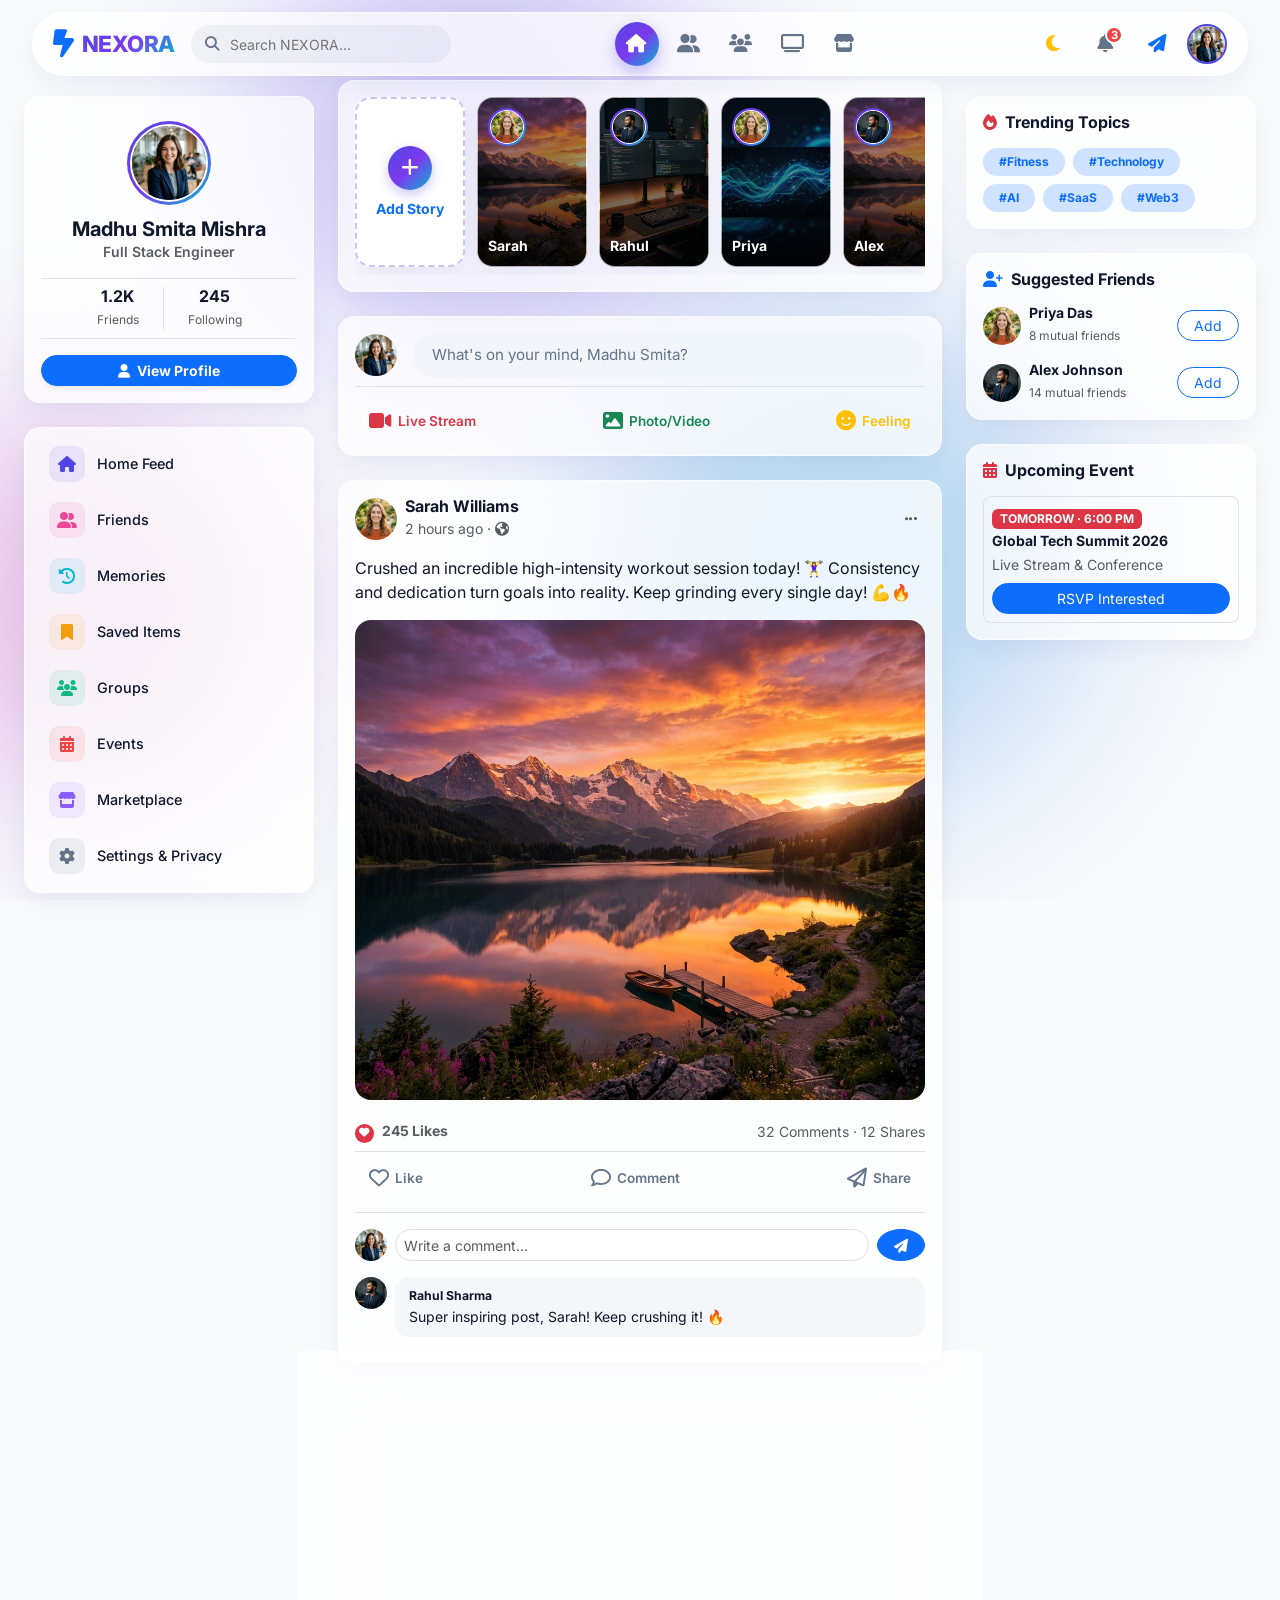
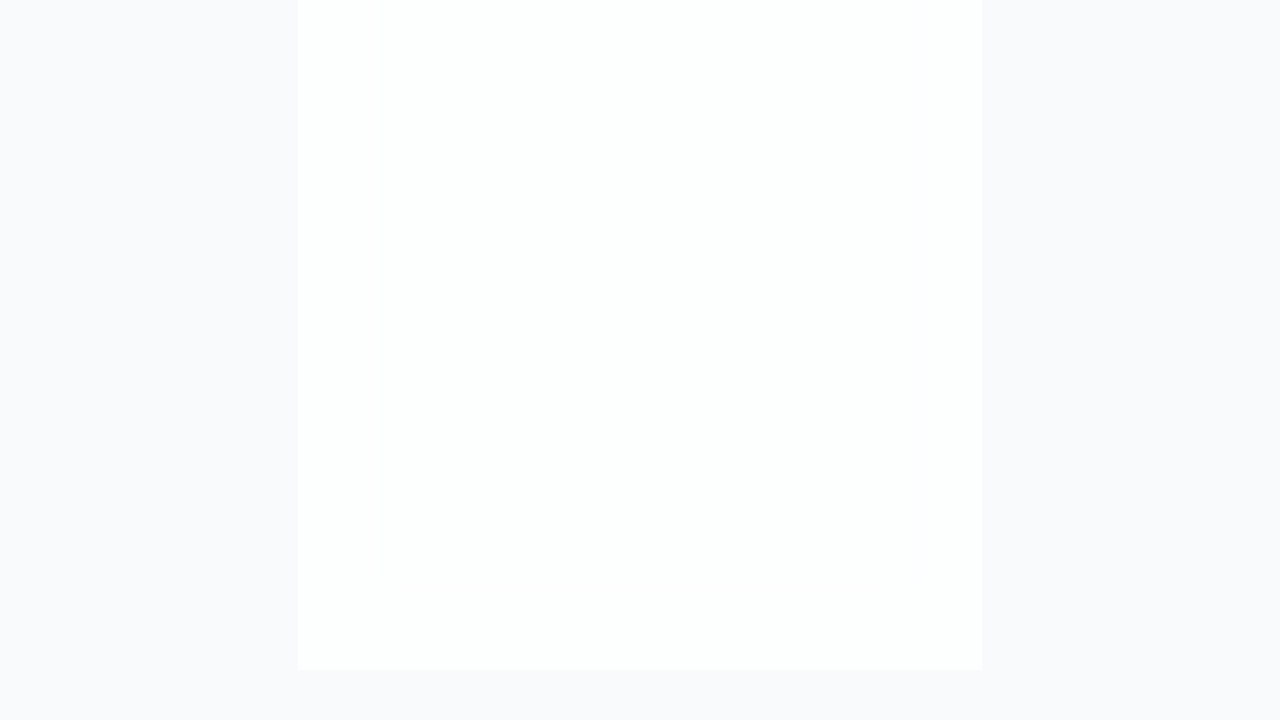
==== nexora/index.html @ 3205c886 "Add NEXORA modern social media platform" ====
<!DOCTYPE html>
<html lang="en" data-theme="light">
<head>
    <meta charset="UTF-8">
    <meta name="viewport" content="width=device-width, initial-scale=1.0">
    <meta name="description" content="NEXORA — Next-Generation Modern SaaS Social Media Platform built with HTML5, CSS3, JavaScript, and Bootstrap 5.">
    <title>NEXORA — Next-Gen Social Media Platform</title>

    <!-- Google Fonts: Inter -->
    <link rel="preconnect" href="https://fonts.googleapis.com">
    <link rel="preconnect" href="https://fonts.gstatic.com" crossorigin>
    <link href="https://fonts.googleapis.com/css2?family=Inter:wght@300;400;500;600;700;800;900&display=swap" rel="stylesheet">

    <!-- Bootstrap 5 CSS -->
    <link href="https://cdn.jsdelivr.net/npm/bootstrap@5.3.2/dist/css/bootstrap.min.css" rel="stylesheet">

    <!-- Font Awesome 6 Pro / Free Icons -->
    <link rel="stylesheet" href="https://cdnjs.cloudflare.com/ajax/libs/font-awesome/6.4.2/css/all.min.css">

    <!-- Custom Stylesheet -->
    <link rel="stylesheet" href="css/style.css">
</head>
<body>

    <!-- ==========================================================================
         Floating Background Gradient Blobs
         ========================================================================== -->
    <div class="bg-blob-container">
        <div class="bg-blob bg-blob-1"></div>
        <div class="bg-blob bg-blob-2"></div>
        <div class="bg-blob bg-blob-3"></div>
    </div>

    <!-- ==========================================================================
         1. Floating Glass Navbar
         ========================================================================== -->
    <nav class="navbar-nexora d-flex align-items-center justify-content-between" id="mainNavbar">
        
        <!-- Left Brand & Search -->
        <div class="d-flex align-items-center gap-3">
            <button class="btn border-0 text-secondary d-lg-none p-1 fs-5" type="button" data-bs-toggle="offcanvas" data-bs-target="#offcanvasSidebar">
                <i class="fa-solid fa-bars-staggered"></i>
            </button>
            <a href="#" class="brand-logo">
                <i class="fa-solid fa-bolt-lightning text-primary fs-3"></i>
                <span class="gradient-text">NEXORA</span>
            </a>
            <div class="search-nexora d-none d-md-block">
                <i class="fa-solid fa-magnifying-glass"></i>
                <input type="text" id="searchInput" placeholder="Search NEXORA..." autocomplete="off">
            </div>
        </div>

        <!-- Center Nav Tabs (Desktop) -->
        <div class="d-none d-md-flex align-items-center gap-2">
            <button class="nav-tab-nexora active" id="tabHome" data-bs-toggle="tooltip" title="Home Feed">
                <i class="fa-solid fa-house"></i>
            </button>
            <button class="nav-tab-nexora" id="tabFriends" data-bs-toggle="modal" data-bs-target="#allRequestsModal" title="Friends">
                <i class="fa-solid fa-user-group"></i>
            </button>
            <button class="nav-tab-nexora" id="tabGroups" data-bs-toggle="modal" data-bs-target="#groupsModal" title="Groups">
                <i class="fa-solid fa-users"></i>
            </button>
            <button class="nav-tab-nexora" id="tabVideos" data-bs-toggle="modal" data-bs-target="#videosModal" title="Watch Videos">
                <i class="fa-solid fa-tv"></i>
            </button>
            <button class="nav-tab-nexora" id="tabMarketplace" data-bs-toggle="modal" data-bs-target="#marketplaceModal" title="Marketplace">
                <i class="fa-solid fa-store"></i>
            </button>
        </div>

        <!-- Right Controls & User Profile -->
        <div class="d-flex align-items-center gap-2">
            <!-- Theme Switcher -->
            <button class="nav-tab-nexora" id="themeToggleBtn" data-bs-toggle="tooltip" title="Toggle Theme">
                <i class="fa-solid fa-moon text-warning" id="themeIcon"></i>
            </button>

            <!-- Notifications Dropdown -->
            <div class="dropdown">
                <button class="nav-tab-nexora" id="notifDropdown" data-bs-toggle="dropdown" aria-expanded="false" title="Notifications">
                    <i class="fa-solid fa-bell"></i>
                    <span class="badge-counter-nexora" id="notifCountBadge">3</span>
                </button>
                <div class="dropdown-menu dropdown-menu-end shadow-lg p-2 rounded-4 border-0 glass-card" style="width: 320px;">
                    <div class="d-flex justify-content-between align-items-center px-2 py-1 mb-2">
                        <h6 class="fw-bold mb-0">Notifications</h6>
                        <button class="btn btn-link btn-sm p-0 text-decoration-none" id="markAllReadBtn">Mark read</button>
                    </div>
                    <div class="list-group list-group-flush" id="notifList">
                        <a href="#" class="dropdown-item d-flex align-items-center gap-3 py-2 rounded-3 unread">
                            <span class="badge bg-danger rounded-circle p-2"><i class="fa-solid fa-heart"></i></span>
                            <div>
                                <p class="mb-0 small"><strong>Sarah Williams</strong> liked your post.</p>
                                <small class="text-muted">5 min ago</small>
                            </div>
                        </a>
                        <a href="#" class="dropdown-item d-flex align-items-center gap-3 py-2 rounded-3 unread">
                            <span class="badge bg-primary rounded-circle p-2"><i class="fa-solid fa-comment"></i></span>
                            <div>
                                <p class="mb-0 small"><strong>Rahul Sharma</strong> commented on your photo.</p>
                                <small class="text-muted">1 hr ago</small>
                            </div>
                        </a>
                    </div>
                </div>
            </div>

            <!-- Floating Messenger Toggle -->
            <button class="nav-tab-nexora" id="toggleMessengerBtn" title="Messenger">
                <i class="fa-solid fa-paper-plane text-primary"></i>
            </button>

            <!-- User Avatar & Profile Modal -->
            <img src="images/avatars/user.jpg" alt="Madhu Smita" class="user-avatar-btn" id="openProfileBtn" data-bs-toggle="modal" data-bs-target="#profileModal">
        </div>

    </nav>

    <!-- ==========================================================================
         2. Main 3-Column Responsive Grid Layout
         ========================================================================== -->
    <div class="container-fluid px-lg-4">
        <div class="row g-4">

            <!-- ------------------------------------------------------------------
                 LEFT SIDEBAR COLUMN (Desktop 25%)
                 ------------------------------------------------------------------ -->
            <aside class="col-lg-3 d-none d-lg-block">
                <div class="sticky-top" style="top: 96px;">
                    
                    <!-- Glass Profile Card -->
                    <div class="glass-card profile-card-header mb-4 glass-card-hover">
                        <div class="avatar-wrapper-ring">
                            <img src="images/avatars/user.jpg" alt="Madhu Smita">
                        </div>
                        <h5 class="fw-bold mb-0">Madhu Smita Mishra</h5>
                        <p class="text-muted small fw-semibold mb-2">Full Stack Engineer</p>
                        
                        <div class="d-flex justify-content-center gap-4 py-2 border-top border-bottom my-3 border-subtle">
                            <div>
                                <h6 class="fw-bold mb-0">1.2K</h6>
                                <small class="text-muted" style="font-size:0.75rem;">Friends</small>
                            </div>
                            <div class="border-start ps-4">
                                <h6 class="fw-bold mb-0">245</h6>
                                <small class="text-muted" style="font-size:0.75rem;">Following</small>
                            </div>
                        </div>

                        <button class="btn btn-primary btn-sm w-100 rounded-pill fw-bold shadow-sm" data-bs-toggle="modal" data-bs-target="#profileModal">
                            <i class="fa-solid fa-user me-1"></i> View Profile
                        </button>
                    </div>

                    <!-- Navigation Links -->
                    <div class="glass-card p-2">
                        <a href="#" class="sidebar-menu-item active">
                            <div class="sidebar-icon-box"><i class="fa-solid fa-house"></i></div>
                            <span>Home Feed</span>
                        </a>
                        <a href="#" class="sidebar-menu-item" data-bs-toggle="modal" data-bs-target="#allRequestsModal">
                            <div class="sidebar-icon-box" style="color:#ec4899; background:rgba(236,72,153,0.1);"><i class="fa-solid fa-user-group"></i></div>
                            <span>Friends</span>
                        </a>
                        <a href="#" class="sidebar-menu-item" data-bs-toggle="modal" data-bs-target="#memoriesModal">
                            <div class="sidebar-icon-box" style="color:#06b6d4; background:rgba(6,182,212,0.1);"><i class="fa-solid fa-clock-rotate-left"></i></div>
                            <span>Memories</span>
                        </a>
                        <a href="#" class="sidebar-menu-item" data-bs-toggle="modal" data-bs-target="#savedModal">
                            <div class="sidebar-icon-box" style="color:#f59e0b; background:rgba(245,158,11,0.1);"><i class="fa-solid fa-bookmark"></i></div>
                            <span>Saved Items</span>
                        </a>
                        <a href="#" class="sidebar-menu-item" data-bs-toggle="modal" data-bs-target="#groupsModal">
                            <div class="sidebar-icon-box" style="color:#10b981; background:rgba(16,185,129,0.1);"><i class="fa-solid fa-users"></i></div>
                            <span>Groups</span>
                        </a>
                        <a href="#" class="sidebar-menu-item" data-bs-toggle="modal" data-bs-target="#eventsModal">
                            <div class="sidebar-icon-box" style="color:#ef4444; background:rgba(239,68,68,0.1);"><i class="fa-solid fa-calendar-days"></i></div>
                            <span>Events</span>
                        </a>
                        <a href="#" class="sidebar-menu-item" data-bs-toggle="modal" data-bs-target="#marketplaceModal">
                            <div class="sidebar-icon-box" style="color:#8b5cf6; background:rgba(139,92,246,0.1);"><i class="fa-solid fa-store"></i></div>
                            <span>Marketplace</span>
                        </a>
                        <a href="#" class="sidebar-menu-item" data-bs-toggle="modal" data-bs-target="#settingsModal">
                            <div class="sidebar-icon-box" style="color:#64748b; background:rgba(100,116,139,0.1);"><i class="fa-solid fa-gear"></i></div>
                            <span>Settings & Privacy</span>
                        </a>
                    </div>

                </div>
            </aside>

            <!-- ------------------------------------------------------------------
                 CENTER FEED COLUMN (Desktop 50%, Tablet/Mobile 100%)
                 ------------------------------------------------------------------ -->
            <main class="col-lg-6 col-md-12">
                <div class="mx-auto" style="max-width: 680px;">

                    <!-- Stories Horizontal Section -->
                    <div class="glass-card p-3 mb-4">
                        <div class="stories-scroll-box">
                            <!-- Add Story Card -->
                            <div class="story-card-nexora story-card-add" data-bs-toggle="modal" data-bs-target="#createPostModal">
                                <div class="add-story-icon mb-2"><i class="fa-solid fa-plus"></i></div>
                                <span class="fw-bold small text-primary text-center">Add Story</span>
                            </div>

                            <!-- Sarah Story -->
                            <div class="story-card-nexora" style="background-image: url('images/stories/story1.jpg');" data-story-name="Sarah Williams" data-story-img="images/stories/story1.jpg" data-avatar="images/avatars/sarah.jpg">
                                <div class="story-card-overlay">
                                    <div class="story-avatar-ring"><img src="images/avatars/sarah.jpg" alt="Sarah"></div>
                                    <span class="text-white fw-bold small text-truncate">Sarah</span>
                                </div>
                            </div>

                            <!-- Rahul Story -->
                            <div class="story-card-nexora" style="background-image: url('images/stories/story2.jpg');" data-story-name="Rahul Sharma" data-story-img="images/stories/story2.jpg" data-avatar="images/avatars/rahul.jpg">
                                <div class="story-card-overlay">
                                    <div class="story-avatar-ring"><img src="images/avatars/rahul.jpg" alt="Rahul"></div>
                                    <span class="text-white fw-bold small text-truncate">Rahul</span>
                                </div>
                            </div>

                            <!-- Priya Story -->
                            <div class="story-card-nexora" style="background-image: url('images/stories/story3.jpg');" data-story-name="Priya Das" data-story-img="images/stories/story3.jpg" data-avatar="images/avatars/priya.jpg">
                                <div class="story-card-overlay">
                                    <div class="story-avatar-ring"><img src="images/avatars/priya.jpg" alt="Priya"></div>
                                    <span class="text-white fw-bold small text-truncate">Priya</span>
                                </div>
                            </div>

                            <!-- Alex Story -->
                            <div class="story-card-nexora" style="background-image: url('images/stories/story4.jpg');" data-story-name="Alex Johnson" data-story-img="images/stories/story4.jpg" data-avatar="images/avatars/alex.jpg">
                                <div class="story-card-overlay">
                                    <div class="story-avatar-ring"><img src="images/avatars/alex.jpg" alt="Alex"></div>
                                    <span class="text-white fw-bold small text-truncate">Alex</span>
                                </div>
                            </div>
                        </div>
                    </div>

                    <!-- Create Post Glass Card -->
                    <div class="glass-card p-3 mb-4">
                        <div class="d-flex align-items-center gap-3 mb-3 pb-2 border-bottom border-subtle">
                            <img src="images/avatars/user.jpg" alt="User" class="rounded-circle" style="width:42px; height:42px; object-fit:cover;">
                            <div class="flex-grow-1 create-post-input-box" data-bs-toggle="modal" data-bs-target="#createPostModal">
                                What's on your mind, Madhu Smita?
                            </div>
                        </div>
                        <div class="d-flex align-items-center justify-content-between">
                            <button class="action-post-pill text-danger" data-bs-toggle="modal" data-bs-target="#createPostModal">
                                <i class="fa-solid fa-video fs-5"></i> Live Stream
                            </button>
                            <button class="action-post-pill text-success" data-bs-toggle="modal" data-bs-target="#createPostModal">
                                <i class="fa-solid fa-image fs-5"></i> Photo/Video
                            </button>
                            <button class="action-post-pill text-warning" data-bs-toggle="modal" data-bs-target="#createPostModal">
                                <i class="fa-solid fa-face-smile fs-5"></i> Feeling
                            </button>
                        </div>
                    </div>

                    <!-- Social Feed Container (Dynamic Posts Inserted Here) -->
                    <div id="postsFeedContainer">

                        <!-- Post 1: Sarah Williams -->
                        <div class="glass-card p-3 post-card-nexora post-reveal active" data-post-id="post-1">
                            <div class="d-flex align-items-center justify-content-between mb-3">
                                <div class="d-flex align-items-center gap-2">
                                    <img src="images/avatars/sarah.jpg" alt="Sarah" class="rounded-circle" style="width:42px; height:42px; object-fit:cover;">
                                    <div>
                                        <h6 class="fw-bold mb-0">Sarah Williams</h6>
                                        <small class="text-muted">2 hours ago · <i class="fa-solid fa-earth-americas"></i></small>
                                    </div>
                                </div>
                                <div class="dropdown">
                                    <button class="btn btn-sm border-0 text-muted" data-bs-toggle="dropdown"><i class="fa-solid fa-ellipsis"></i></button>
                                    <ul class="dropdown-menu dropdown-menu-end shadow-sm">
                                        <li><a class="dropdown-item btn-save-post-item" href="#"><i class="fa-solid fa-bookmark me-2 text-primary"></i>Save Post</a></li>
                                        <li><a class="dropdown-item btn-delete-post text-danger" href="#"><i class="fa-solid fa-trash me-2"></i>Delete Post</a></li>
                                    </ul>
                                </div>
                            </div>
                            <p class="mb-3">Crushed an incredible high-intensity workout session today! 🏋️‍♀️ Consistency and dedication turn goals into reality. Keep grinding every single day! 💪🔥</p>
                            <div class="post-media-box">
                                <img src="images/posts/post1.jpg" alt="Workout Gym">
                            </div>
                            <div class="d-flex justify-content-between align-items-center pt-2 pb-2 text-muted small border-bottom border-subtle">
                                <div>
                                    <span class="badge bg-danger rounded-circle p-1"><i class="fa-solid fa-heart"></i></span>
                                    <span class="ms-1 fw-bold like-count">245 Likes</span>
                                </div>
                                <div>
                                    <span class="comment-count-label">32 Comments</span> · <span>12 Shares</span>
                                </div>
                            </div>
                            <div class="d-flex justify-content-between align-items-center pt-2">
                                <button class="action-post-pill btn-like-nexora">
                                    <i class="fa-regular fa-heart fs-5"></i> Like
                                </button>
                                <button class="action-post-pill btn-comment-toggle">
                                    <i class="fa-regular fa-comment fs-5"></i> Comment
                                </button>
                                <button class="action-post-pill" data-bs-toggle="modal" data-bs-target="#shareModal">
                                    <i class="fa-regular fa-paper-plane fs-5"></i> Share
                                </button>
                            </div>
                            <!-- Comments List -->
                            <div class="comments-section mt-3 pt-3 border-top border-subtle">
                                <div class="d-flex gap-2 mb-3">
                                    <img src="images/avatars/user.jpg" class="rounded-circle" style="width:32px; height:32px; object-fit:cover;">
                                    <input type="text" class="form-control form-control-sm rounded-pill comment-input" placeholder="Write a comment..." autocomplete="off">
                                    <button class="btn btn-primary btn-sm rounded-circle px-3 btn-submit-comment"><i class="fa-solid fa-paper-plane"></i></button>
                                </div>
                                <div class="comments-list">
                                    <div class="d-flex gap-2 mb-2">
                                        <img src="images/avatars/rahul.jpg" class="rounded-circle" style="width:32px; height:32px; object-fit:cover;">
                                        <div class="comment-bubble-nexora flex-grow-1">
                                            <div class="fw-bold small">Rahul Sharma</div>
                                            Super inspiring post, Sarah! Keep crushing it! 🔥
                                        </div>
                                    </div>
                                </div>
                            </div>
                        </div>

                        <!-- Post 2: Rahul Sharma -->
                        <div class="glass-card p-3 post-card-nexora post-reveal active" data-post-id="post-2">
                            <div class="d-flex align-items-center justify-content-between mb-3">
                                <div class="d-flex align-items-center gap-2">
                                    <img src="images/avatars/rahul.jpg" alt="Rahul" class="rounded-circle" style="width:42px; height:42px; object-fit:cover;">
                                    <div>
                                        <h6 class="fw-bold mb-0">Rahul Sharma</h6>
                                        <small class="text-muted">4 hours ago · <i class="fa-solid fa-earth-americas"></i></small>
                                    </div>
                                </div>
                                <div class="dropdown">
                                    <button class="btn btn-sm border-0 text-muted" data-bs-toggle="dropdown"><i class="fa-solid fa-ellipsis"></i></button>
                                    <ul class="dropdown-menu dropdown-menu-end shadow-sm">
                                        <li><a class="dropdown-item btn-save-post-item" href="#"><i class="fa-solid fa-bookmark me-2 text-primary"></i>Save Post</a></li>
                                    </ul>
                                </div>
                            </div>
                            <p class="mb-3">Built this sleek futuristic developer setup over the weekend! 🚀 Dual monitors, RGB ambience, and ergonomic keyboard. Ready to write clean code! 💻✨</p>
                            <div class="post-media-box">
                                <img src="images/posts/post2.jpg" alt="Developer Setup">
                            </div>
                            <div class="d-flex justify-content-between align-items-center pt-2 pb-2 text-muted small border-bottom border-subtle">
                                <div>
                                    <span class="badge bg-primary rounded-circle p-1"><i class="fa-solid fa-thumbs-up"></i></span>
                                    <span class="ms-1 fw-bold like-count">189 Likes</span>
                                </div>
                                <div><span>18 Comments</span></div>
                            </div>
                            <div class="d-flex justify-content-between align-items-center pt-2">
                                <button class="action-post-pill btn-like-nexora">
                                    <i class="fa-regular fa-heart fs-5"></i> Like
                                </button>
                                <button class="action-post-pill btn-comment-toggle">
                                    <i class="fa-regular fa-comment fs-5"></i> Comment
                                </button>
                                <button class="action-post-pill" data-bs-toggle="modal" data-bs-target="#shareModal">
                                    <i class="fa-regular fa-paper-plane fs-5"></i> Share
                                </button>
                            </div>
                            <div class="comments-section mt-3 pt-3 border-top border-subtle">
                                <div class="d-flex gap-2 mb-3">
                                    <img src="images/avatars/user.jpg" class="rounded-circle" style="width:32px; height:32px; object-fit:cover;">
                                    <input type="text" class="form-control form-control-sm rounded-pill comment-input" placeholder="Write a comment..." autocomplete="off">
                                    <button class="btn btn-primary btn-sm rounded-circle px-3 btn-submit-comment"><i class="fa-solid fa-paper-plane"></i></button>
                                </div>
                                <div class="comments-list"></div>
                            </div>
                        </div>

                    </div>
                </div>
            </main>

            <!-- ------------------------------------------------------------------
                 RIGHT SIDEBAR COLUMN (Desktop 25%)
                 ------------------------------------------------------------------ -->
            <aside class="col-lg-3 d-none d-lg-block">
                <div class="sticky-top" style="top: 96px;">

                    <!-- Trending Hashtags Widget -->
                    <div class="glass-card p-3 mb-4">
                        <h6 class="fw-bold mb-3"><i class="fa-solid fa-fire text-danger me-2"></i>Trending Topics</h6>
                        <div class="d-flex flex-wrap gap-2">
                            <span class="badge bg-primary-subtle text-primary rounded-pill px-3 py-2">#Fitness</span>
                            <span class="badge bg-primary-subtle text-primary rounded-pill px-3 py-2">#Technology</span>
                            <span class="badge bg-primary-subtle text-primary rounded-pill px-3 py-2">#AI</span>
                            <span class="badge bg-primary-subtle text-primary rounded-pill px-3 py-2">#SaaS</span>
                            <span class="badge bg-primary-subtle text-primary rounded-pill px-3 py-2">#Web3</span>
                        </div>
                    </div>

                    <!-- Suggested Friends Widget -->
                    <div class="glass-card p-3 mb-4">
                        <h6 class="fw-bold mb-3"><i class="fa-solid fa-user-plus text-primary me-2"></i>Suggested Friends</h6>
                        
                        <div class="d-flex align-items-center justify-content-between mb-3">
                            <div class="d-flex align-items-center gap-2">
                                <img src="images/avatars/priya.jpg" class="rounded-circle" style="width:38px; height:38px; object-fit:cover;">
                                <div>
                                    <h6 class="fw-bold small mb-0">Priya Das</h6>
                                    <small class="text-muted" style="font-size:0.75rem;">8 mutual friends</small>
                                </div>
                            </div>
                            <button class="btn btn-outline-primary btn-sm rounded-pill px-3 btn-add-friend">Add</button>
                        </div>

                        <div class="d-flex align-items-center justify-content-between">
                            <div class="d-flex align-items-center gap-2">
                                <img src="images/avatars/alex.jpg" class="rounded-circle" style="width:38px; height:38px; object-fit:cover;">
                                <div>
                                    <h6 class="fw-bold small mb-0">Alex Johnson</h6>
                                    <small class="text-muted" style="font-size:0.75rem;">14 mutual friends</small>
                                </div>
                            </div>
                            <button class="btn btn-outline-primary btn-sm rounded-pill px-3 btn-add-friend">Add</button>
                        </div>
                    </div>

                    <!-- Upcoming Events Widget -->
                    <div class="glass-card p-3">
                        <h6 class="fw-bold mb-3"><i class="fa-solid fa-calendar-days text-danger me-2"></i>Upcoming Event</h6>
                        <div class="p-2 border rounded-3 border-subtle">
                            <span class="badge bg-danger mb-1">TOMORROW · 6:00 PM</span>
                            <h6 class="fw-bold small mb-1">Global Tech Summit 2026</h6>
                            <p class="text-muted small mb-2">Live Stream & Conference</p>
                            <button class="btn btn-primary btn-sm w-100 rounded-pill btn-rsvp-event">RSVP Interested</button>
                        </div>
                    </div>

                </div>
            </aside>

        </div>
    </div>

    <!-- ==========================================================================
         3. Floating Messenger Widget
         ========================================================================== -->
    <div class="messenger-floating-panel d-none" id="messengerPanel">
        <div class="messenger-header-nexora">
            <div class="d-flex align-items-center gap-2">
                <img src="images/avatars/sarah.jpg" class="rounded-circle" style="width:34px; height:34px; object-fit:cover;" id="chatHeaderAvatar">
                <div>
                    <h6 class="fw-bold small mb-0" id="chatHeaderName">Sarah Williams</h6>
                    <small class="text-success" style="font-size:0.75rem;">● Online</small>
                </div>
            </div>
            <button class="btn btn-sm border-0 text-muted" id="closeMessengerBtn"><i class="fa-solid fa-xmark"></i></button>
        </div>
        <div class="messenger-body-nexora" id="chatMessagesContainer">
            <div class="chat-bubble-nexora received">Hey Madhu! How are you doing today?</div>
            <div class="chat-bubble-nexora sent">I'm doing great! Building NEXORA modern social app.</div>
            <div class="chat-bubble-nexora received">Looks super futuristic! Can't wait! 🔥</div>
        </div>
        <div class="messenger-footer-nexora">
            <input type="text" id="chatMessageInput" placeholder="Write a message..." autocomplete="off">
            <button class="btn btn-primary btn-sm rounded-circle" id="sendMessageBtn" style="width:34px; height:34px;"><i class="fa-solid fa-paper-plane" style="font-size:0.8rem;"></i></button>
        </div>
    </div>

    <!-- ==========================================================================
         4. Mobile Fixed Bottom Navigation Bar (< 768px)
         ========================================================================== -->
    <div class="mobile-bottom-nav d-md-none">
        <button class="mobile-nav-btn active">
            <i class="fa-solid fa-house"></i>
            <span>Home</span>
        </button>
        <button class="mobile-nav-btn" data-bs-toggle="modal" data-bs-target="#allRequestsModal">
            <i class="fa-solid fa-user-group"></i>
            <span>Friends</span>
        </button>
        <button class="mobile-nav-btn" data-bs-toggle="modal" data-bs-target="#createPostModal">
            <i class="fa-solid fa-circle-plus text-primary fs-3"></i>
            <span>Create</span>
        </button>
        <button class="mobile-nav-btn" id="mobileNotifBtn">
            <i class="fa-solid fa-bell"></i>
            <span>Alerts</span>
        </button>
        <button class="mobile-nav-btn" data-bs-toggle="modal" data-bs-target="#profileModal">
            <i class="fa-solid fa-user"></i>
            <span>Profile</span>
        </button>
    </div>

    <!-- ==========================================================================
         5. Modals & Offcanvas
         ========================================================================== -->
    <!-- Create Post Modal -->
    <div class="modal fade" id="createPostModal" tabindex="-1" aria-hidden="true">
        <div class="modal-dialog modal-dialog-centered">
            <div class="modal-content glass-card border-0 p-2">
                <div class="modal-header border-0 pb-0">
                    <h5 class="modal-title fw-bold">Create Post</h5>
                    <button type="button" class="btn-close" data-bs-dismiss="modal"></button>
                </div>
                <div class="modal-body">
                    <textarea class="form-control border-0 shadow-none fs-5 mb-3" id="createPostTextarea" rows="4" placeholder="What's on your mind, Madhu Smita?"></textarea>
                    <div class="mb-3">
                        <label class="form-label small text-muted fw-bold">Attach Image (Optional):</label>
                        <select class="form-select form-select-sm" id="postImageSelect">
                            <option value="">No image</option>
                            <option value="images/posts/post1.jpg">Workout Gym Image</option>
                            <option value="images/posts/post2.jpg">Developer Setup Image</option>
                        </select>
                    </div>
                </div>
                <div class="modal-footer border-0">
                    <button type="button" class="btn btn-primary w-100 rounded-pill fw-bold" id="submitNewPostBtn">Post to NEXORA</button>
                </div>
            </div>
        </div>
    </div>

    <!-- Profile View Modal -->
    <div class="modal fade" id="profileModal" tabindex="-1" aria-hidden="true">
        <div class="modal-dialog modal-dialog-centered modal-lg">
            <div class="modal-content glass-card overflow-hidden border-0">
                <div class="modal-body p-0">
                    <div style="height:180px; background:var(--gradient-primary);" class="w-100"></div>
                    <div class="p-4 text-center text-md-start d-md-flex align-items-end justify-content-between" style="margin-top:-60px;">
                        <div class="d-md-flex align-items-end gap-3">
                            <img src="images/avatars/user.jpg" class="rounded-circle border border-4 border-white shadow" style="width:110px; height:110px; object-fit:cover;">
                            <div class="mt-2">
                                <h4 class="fw-bold mb-0">Madhu Smita Mishra</h4>
                                <p class="text-muted fw-semibold mb-0">Full Stack Engineer</p>
                            </div>
                        </div>
                    </div>
                </div>
            </div>
        </div>
    </div>

    <!-- Share Modal -->
    <div class="modal fade" id="shareModal" tabindex="-1" aria-hidden="true">
        <div class="modal-dialog modal-dialog-centered">
            <div class="modal-content glass-card border-0">
                <div class="modal-header border-0">
                    <h5 class="modal-title fw-bold">Share Post</h5>
                    <button type="button" class="btn-close" data-bs-dismiss="modal"></button>
                </div>
                <div class="modal-body">
                    <div class="list-group">
                        <button class="list-group-item list-group-item-action d-flex align-items-center gap-3 border-0 rounded-3 py-3" id="copyLinkBtn">
                            <i class="fa-solid fa-link text-warning fs-4"></i>
                            <div>
                                <h6 class="fw-bold mb-0">Copy Link</h6>
                                <small class="text-muted">Copy post link to clipboard</small>
                            </div>
                        </button>
                    </div>
                </div>
            </div>
        </div>
    </div>

    <!-- Offcanvas Mobile Sidebar -->
    <div class="offcanvas offcanvas-start glass-card" tabindex="-1" id="offcanvasSidebar">
        <div class="offcanvas-header">
            <h5 class="offcanvas-title fw-bold gradient-text"><i class="fa-solid fa-bolt-lightning me-2"></i>NEXORA</h5>
            <button type="button" class="btn-close" data-bs-dismiss="offcanvas"></button>
        </div>
        <div class="offcanvas-body">
            <a href="#" class="sidebar-menu-item mb-2" data-bs-toggle="modal" data-bs-target="#profileModal">
                <img src="images/avatars/user.jpg" class="rounded-circle me-2" style="width:32px; height:32px;">
                <span class="fw-bold">Madhu Smita Mishra</span>
            </a>
            <a href="#" class="sidebar-menu-item mb-2" data-bs-toggle="modal" data-bs-target="#allRequestsModal"><i class="fa-solid fa-user-group me-2"></i> Friends</a>
            <a href="#" class="sidebar-menu-item mb-2" data-bs-toggle="modal" data-bs-target="#groupsModal"><i class="fa-solid fa-users me-2"></i> Groups</a>
            <a href="#" class="sidebar-menu-item mb-2" data-bs-toggle="modal" data-bs-target="#marketplaceModal"><i class="fa-solid fa-store me-2"></i> Marketplace</a>
        </div>
    </div>

    <!-- Story Viewer Modal -->
    <div class="modal fade" id="storyViewerModal" tabindex="-1" aria-hidden="true">
        <div class="modal-dialog modal-dialog-centered modal-sm">
            <div class="modal-content border-0 glass-card text-white rounded-4 overflow-hidden position-relative" style="height:520px;">
                <div class="position-absolute top-0 start-0 end-0 p-3 z-3 bg-gradient-dark d-flex align-items-center justify-content-between">
                    <div class="d-flex align-items-center gap-2">
                        <img src="" id="storyModalAvatar" class="rounded-circle border border-2 border-primary" style="width:36px; height:36px; object-fit:cover;">
                        <span class="fw-bold small" id="storyModalName">User Story</span>
                    </div>
                    <button type="button" class="btn-close btn-close-white" data-bs-dismiss="modal"></button>
                </div>
                <img src="" id="storyModalImage" class="w-100 h-100 object-fit-cover">
            </div>
        </div>
    </div>

    <!-- All Friend Requests Modal -->
    <div class="modal fade" id="allRequestsModal" tabindex="-1" aria-hidden="true">
        <div class="modal-dialog modal-dialog-centered">
            <div class="modal-content glass-card border-0">
                <div class="modal-header border-0">
                    <h5 class="modal-title fw-bold text-primary"><i class="fa-solid fa-user-plus me-2"></i>Friend Requests</h5>
                    <button type="button" class="btn-close" data-bs-dismiss="modal"></button>
                </div>
                <div class="modal-body">
                    <div class="d-flex align-items-center justify-content-between p-2 border rounded-3 mb-2 border-subtle">
                        <div class="d-flex align-items-center gap-2">
                            <img src="images/avatars/rahul.jpg" class="rounded-circle" style="width:44px; height:44px; object-fit:cover;">
                            <div>
                                <h6 class="fw-bold small mb-0">Rahul Sharma</h6>
                                <small class="text-muted">12 mutual friends</small>
                            </div>
                        </div>
                        <div class="d-flex gap-2">
                            <button class="btn btn-primary btn-sm rounded-pill btn-confirm-freq" data-name="Rahul Sharma">Confirm</button>
                            <button class="btn btn-outline-secondary btn-sm rounded-pill btn-delete-freq">Delete</button>
                        </div>
                    </div>
                    <div class="d-flex align-items-center justify-content-between p-2 border rounded-3 border-subtle">
                        <div class="d-flex align-items-center gap-2">
                            <img src="images/avatars/priya.jpg" class="rounded-circle" style="width:44px; height:44px; object-fit:cover;">
                            <div>
                                <h6 class="fw-bold small mb-0">Priya Das</h6>
                                <small class="text-muted">8 mutual friends</small>
                            </div>
                        </div>
                        <div class="d-flex gap-2">
                            <button class="btn btn-primary btn-sm rounded-pill btn-confirm-freq" data-name="Priya Das">Confirm</button>
                            <button class="btn btn-outline-secondary btn-sm rounded-pill btn-delete-freq">Delete</button>
                        </div>
                    </div>
                </div>
            </div>
        </div>
    </div>

    <!-- Watch Videos Modal -->
    <div class="modal fade" id="videosModal" tabindex="-1" aria-hidden="true">
        <div class="modal-dialog modal-dialog-centered modal-lg">
            <div class="modal-content glass-card border-0">
                <div class="modal-header border-0">
                    <h5 class="modal-title fw-bold text-primary"><i class="fa-solid fa-tv me-2"></i>NEXORA Watch Videos</h5>
                    <button type="button" class="btn-close" data-bs-dismiss="modal"></button>
                </div>
                <div class="modal-body">
                    <div class="card border-0 glass-card mb-3">
                        <img src="images/posts/post2.jpg" class="card-img-top object-fit-cover" style="height:260px;">
                        <div class="card-body">
                            <h5 class="fw-bold">Future of Web Development in 2026</h5>
                            <p class="text-muted small">Explore AI tools, glassmorphism, Web3, and reactive UI frameworks!</p>
                            <button class="btn btn-primary btn-sm rounded-pill px-4 btn-play-video-demo"><i class="fa-solid fa-play me-1"></i> Play Video</button>
                        </div>
                    </div>
                </div>
            </div>
        </div>
    </div>

    <!-- Marketplace Modal -->
    <div class="modal fade" id="marketplaceModal" tabindex="-1" aria-hidden="true">
        <div class="modal-dialog modal-dialog-centered modal-lg">
            <div class="modal-content glass-card border-0">
                <div class="modal-header border-0">
                    <h5 class="modal-title fw-bold text-warning"><i class="fa-solid fa-store me-2"></i>NEXORA Marketplace</h5>
                    <button type="button" class="btn-close" data-bs-dismiss="modal"></button>
                </div>
                <div class="modal-body">
                    <div class="row g-3">
                        <div class="col-md-6">
                            <div class="glass-card p-3 h-100">
                                <img src="images/posts/post2.jpg" class="w-100 rounded-3 mb-2" style="height:150px; object-fit:cover;">
                                <h6 class="fw-bold text-success">$850</h6>
                                <h6 class="fw-bold mb-1">MacBook Pro 16" (M2)</h6>
                                <small class="text-muted d-block mb-3">Seattle, WA</small>
                                <button class="btn btn-primary btn-sm w-100 rounded-pill btn-message-seller"><i class="fa-solid fa-paper-plane me-1"></i> Message Seller</button>
                            </div>
                        </div>
                        <div class="col-md-6">
                            <div class="glass-card p-3 h-100">
                                <img src="images/posts/post1.jpg" class="w-100 rounded-3 mb-2" style="height:150px; object-fit:cover;">
                                <h6 class="fw-bold text-success">$220</h6>
                                <h6 class="fw-bold mb-1">Mountain Bike 21-Speed</h6>
                                <small class="text-muted d-block mb-3">Austin, TX</small>
                                <button class="btn btn-primary btn-sm w-100 rounded-pill btn-message-seller"><i class="fa-solid fa-paper-plane me-1"></i> Message Seller</button>
                            </div>
                        </div>
                    </div>
                </div>
            </div>
        </div>
    </div>

    <!-- Groups Modal -->
    <div class="modal fade" id="groupsModal" tabindex="-1" aria-hidden="true">
        <div class="modal-dialog modal-dialog-centered">
            <div class="modal-content glass-card border-0">
                <div class="modal-header border-0">
                    <h5 class="modal-title fw-bold text-success"><i class="fa-solid fa-users me-2"></i>NEXORA Communities</h5>
                    <button type="button" class="btn-close" data-bs-dismiss="modal"></button>
                </div>
                <div class="modal-body">
                    <div class="list-group">
                        <div class="list-group-item d-flex align-items-center justify-content-between glass-card mb-2 border-0">
                            <div>
                                <h6 class="fw-bold mb-0">Web Development Hub</h6>
                                <small class="text-muted">145K Members</small>
                            </div>
                            <button class="btn btn-outline-primary btn-sm rounded-pill btn-join-group">Join</button>
                        </div>
                    </div>
                </div>
            </div>
        </div>
    </div>

    <!-- Events Modal -->
    <div class="modal fade" id="eventsModal" tabindex="-1" aria-hidden="true">
        <div class="modal-dialog modal-dialog-centered">
            <div class="modal-content glass-card border-0">
                <div class="modal-header border-0">
                    <h5 class="modal-title fw-bold text-danger"><i class="fa-solid fa-calendar-days me-2"></i>Upcoming Events</h5>
                    <button type="button" class="btn-close" data-bs-dismiss="modal"></button>
                </div>
                <div class="modal-body">
                    <div class="p-3 glass-card mb-2">
                        <span class="badge bg-primary mb-2">SAT, AUG 15</span>
                        <h6 class="fw-bold">Global Tech Summit 2026</h6>
                        <p class="small text-muted mb-2">Live Stream & Conference</p>
                        <button class="btn btn-sm btn-primary rounded-pill btn-rsvp-event me-2">Interested</button>
                    </div>
                </div>
            </div>
        </div>
    </div>

    <!-- Memories Modal -->
    <div class="modal fade" id="memoriesModal" tabindex="-1" aria-hidden="true">
        <div class="modal-dialog modal-dialog-centered">
            <div class="modal-content glass-card border-0">
                <div class="modal-header border-0">
                    <h5 class="modal-title fw-bold text-info"><i class="fa-solid fa-clock-rotate-left me-2"></i>On This Day</h5>
                    <button type="button" class="btn-close" data-bs-dismiss="modal"></button>
                </div>
                <div class="modal-body text-center">
                    <img src="images/posts/post2.jpg" class="img-fluid rounded-3 mb-3" style="max-height:200px;">
                    <h6 class="fw-bold">2 Years Ago Today</h6>
                    <p class="text-muted small">"Exploring mountain trails and writing code!"</p>
                    <button class="btn btn-primary w-100 rounded-pill fw-bold" id="reshareMemoryBtn"><i class="fa-solid fa-share me-1"></i> Reshare Memory</button>
                </div>
            </div>
        </div>
    </div>

    <!-- Saved Modal -->
    <div class="modal fade" id="savedModal" tabindex="-1" aria-hidden="true">
        <div class="modal-dialog modal-dialog-centered">
            <div class="modal-content glass-card border-0">
                <div class="modal-header border-0">
                    <h5 class="modal-title fw-bold text-warning"><i class="fa-solid fa-bookmark me-2"></i>Saved Items</h5>
                    <button type="button" class="btn-close" data-bs-dismiss="modal"></button>
                </div>
                <div class="modal-body">
                    <div class="d-flex align-items-center justify-content-between p-2 border rounded-3 mb-2 border-subtle">
                        <div class="d-flex align-items-center gap-2">
                            <img src="images/posts/post1.jpg" class="rounded-2" style="width:44px; height:44px; object-fit:cover;">
                            <div>
                                <h6 class="fw-bold small mb-0">Workout Motivation Post</h6>
                                <small class="text-muted">Saved from Sarah Williams</small>
                            </div>
                        </div>
                        <button class="btn btn-sm btn-outline-danger rounded-pill btn-unsave-item">Unsave</button>
                    </div>
                </div>
            </div>
        </div>
    </div>

    <!-- Settings Modal -->
    <div class="modal fade" id="settingsModal" tabindex="-1" aria-hidden="true">
        <div class="modal-dialog modal-dialog-centered">
            <div class="modal-content glass-card border-0">
                <div class="modal-header border-0">
                    <h5 class="modal-title fw-bold"><i class="fa-solid fa-gear me-2"></i>Settings & Privacy</h5>
                    <button type="button" class="btn-close" data-bs-dismiss="modal"></button>
                </div>
                <div class="modal-body">
                    <div class="list-group list-group-flush">
                        <a href="#" class="list-group-item list-group-item-action d-flex align-items-center gap-3 border-0 py-3 bg-transparent text-main" id="btnSaveSettings">
                            <i class="fa-solid fa-shield-halved fs-4 text-primary"></i>
                            <div>
                                <h6 class="mb-0 fw-bold">Privacy & Security</h6>
                                <small class="text-muted">Manage account security and 2FA settings</small>
                            </div>
                        </a>
                    </div>
                </div>
            </div>
        </div>
    </div>

    <!-- Search Results Modal -->
    <div class="modal fade" id="searchResultsModal" tabindex="-1" aria-hidden="true">
        <div class="modal-dialog modal-dialog-centered">
            <div class="modal-content glass-card border-0">
                <div class="modal-header border-0">
                    <h5 class="modal-title fw-bold">Search Results</h5>
                    <button type="button" class="btn-close" data-bs-dismiss="modal"></button>
                </div>
                <div class="modal-body">
                    <div id="searchResultsList" class="list-group list-group-flush">
                        <p class="text-muted text-center py-4">Start typing to search NEXORA...</p>
                    </div>
                </div>
            </div>
        </div>
    </div>

    <!-- Toast Notifications Container -->
    <div class="toast-container-nexora" id="toastContainer"></div>

    <!-- Bootstrap 5 JS Bundle -->
    <script src="https://cdn.jsdelivr.net/npm/bootstrap@5.3.2/dist/js/bootstrap.bundle.min.js"></script>

    <!-- Custom JS Script -->
    <script src="js/script.js"></script>
</body>
</html>
---- nexora/css/style.css ----
/* ==========================================================================
   NEXORA — Modern SaaS Social Media Platform Design System
   Visual Style: Glassmorphism + Soft Gradients + Motion + Minimalism
   ========================================================================== */

:root {
    --primary: #4f46e5;
    --primary-hover: #4338ca;
    --secondary: #7c3aed;
    --secondary-hover: #6d28d9;
    --accent: #06b6d4;
    --accent-hover: #0891b2;
    --bg-main: #f8fafc;
    --surface: rgba(255, 255, 255, 0.72);
    --surface-solid: #ffffff;
    --surface-hover: rgba(241, 245, 249, 0.8);
    --text-main: #0f172a;
    --text-muted: #64748b;
    --border-glass: rgba(255, 255, 255, 0.6);
    --border-subtle: rgba(226, 232, 240, 0.8);
    --glass-shadow: 0 10px 30px -5px rgba(31, 38, 135, 0.08);
    --glass-shadow-hover: 0 20px 40px -10px rgba(79, 70, 229, 0.18);
    --gradient-primary: linear-gradient(135deg, #4f46e5 0%, #7c3aed 50%, #06b6d4 100%);
    --gradient-text: linear-gradient(135deg, #4f46e5 0%, #7c3aed 50%, #06b6d4 100%);
    --gradient-card: linear-gradient(135deg, rgba(255,255,255,0.8), rgba(255,255,255,0.5));
    --radius-sm: 10px;
    --radius-md: 16px;
    --radius-lg: 24px;
    --radius-full: 9999px;
    --transition: all 0.3s cubic-bezier(0.16, 1, 0.3, 1);
}

[data-theme="dark"] {
    --primary: #6366f1;
    --primary-hover: #4f46e5;
    --secondary: #8b5cf6;
    --secondary-hover: #7c3aed;
    --accent: #22d3ee;
    --accent-hover: #06b6d4;
    --bg-main: #0b0f19;
    --surface: rgba(18, 24, 38, 0.75);
    --surface-solid: #1e293b;
    --surface-hover: rgba(30, 41, 59, 0.8);
    --text-main: #f8fafc;
    --text-muted: #94a3b8;
    --border-glass: rgba(255, 255, 255, 0.12);
    --border-subtle: rgba(51, 65, 85, 0.8);
    --glass-shadow: 0 10px 30px -5px rgba(0, 0, 0, 0.4);
    --glass-shadow-hover: 0 20px 40px -10px rgba(99, 102, 241, 0.25);
    --gradient-card: linear-gradient(135deg, rgba(30,41,59,0.8), rgba(15,23,42,0.5));
}

/* ==========================================================================
   Global Reset & Animated Background
   ========================================================================== */
body {
    font-family: 'Inter', system-ui, -apple-system, BlinkMacSystemFont, 'Segoe UI', Roboto, sans-serif;
    background-color: var(--bg-main);
    color: var(--text-main);
    transition: background-color 0.4s ease, color 0.4s ease;
    padding-top: 80px;
    padding-bottom: 80px;
    overflow-x: hidden;
    position: relative;
    min-height: 100vh;
}

/* Floating Gradient Background Blobs */
.bg-blob-container {
    position: fixed;
    top: 0;
    left: 0;
    width: 100vw;
    height: 100vh;
    pointer-events: none;
    z-index: -1;
    overflow: hidden;
}

.bg-blob {
    position: absolute;
    border-radius: 50%;
    filter: blur(90px);
    opacity: 0.28;
    animation: floatBlob 14s ease-in-out infinite alternate;
}

.bg-blob-1 {
    top: -10%;
    left: 20%;
    width: 450px;
    height: 450px;
    background: radial-gradient(circle, #4f46e5 0%, #7c3aed 100%);
}

.bg-blob-2 {
    bottom: 10%;
    right: 15%;
    width: 500px;
    height: 500px;
    background: radial-gradient(circle, #06b6d4 0%, #4f46e5 100%);
    animation-delay: -5s;
}

.bg-blob-3 {
    top: 45%;
    left: -10%;
    width: 400px;
    height: 400px;
    background: radial-gradient(circle, #ec4899 0%, #7c3aed 100%);
    animation-delay: -9s;
}

@keyframes floatBlob {
    0% { transform: translate(0, 0) scale(1); }
    50% { transform: translate(60px, 40px) scale(1.1); }
    100% { transform: translate(-40px, 80px) scale(0.95); }
}

/* Custom Scrollbars */
::-webkit-scrollbar {
    width: 8px;
    height: 8px;
}
::-webkit-scrollbar-track {
    background: transparent;
}
::-webkit-scrollbar-thumb {
    background: rgba(148, 163, 184, 0.4);
    border-radius: 4px;
}
::-webkit-scrollbar-thumb:hover {
    background: var(--primary);
}

/* ==========================================================================
   Glassmorphism System
   ========================================================================== */
.glass-card {
    background: var(--surface);
    backdrop-filter: blur(24px);
    -webkit-backdrop-filter: blur(24px);
    border: 1px solid var(--border-glass);
    box-shadow: var(--glass-shadow);
    border-radius: var(--radius-md);
    transition: var(--transition);
}

.glass-card-hover:hover {
    transform: translateY(-4px) scale(1.008);
    box-shadow: var(--glass-shadow-hover);
    border-color: rgba(99, 102, 241, 0.4);
}

/* Gradient Text */
.gradient-text {
    background: var(--gradient-text);
    -webkit-background-clip: text;
    -webkit-text-fill-color: transparent;
}

/* ==========================================================================
   1. Floating Navbar
   ========================================================================== */
.navbar-nexora {
    position: fixed;
    top: 12px;
    left: 50%;
    transform: translateX(-50%);
    width: 95%;
    max-width: 1320px;
    height: 64px;
    background: var(--surface);
    backdrop-filter: blur(24px);
    -webkit-backdrop-filter: blur(24px);
    border: 1px solid var(--border-glass);
    border-radius: var(--radius-full);
    box-shadow: var(--glass-shadow);
    z-index: 1050;
    transition: var(--transition);
    padding: 0 20px;
}

.navbar-nexora.navbar-scrolled {
    height: 56px;
    top: 8px;
    box-shadow: var(--glass-shadow-hover);
}

.brand-logo {
    font-size: 1.4rem;
    font-weight: 800;
    letter-spacing: -0.5px;
    color: var(--text-main);
    text-decoration: none;
    display: flex;
    align-items: center;
    gap: 8px;
}

.search-nexora {
    position: relative;
    width: 260px;
}

.search-nexora input {
    width: 100%;
    height: 38px;
    padding: 0 16px 0 38px;
    background: rgba(148, 163, 184, 0.12);
    border: 1px solid transparent;
    border-radius: var(--radius-full);
    color: var(--text-main);
    font-size: 0.875rem;
    transition: var(--transition);
}

.search-nexora input:focus {
    outline: none;
    background: var(--surface-solid);
    border-color: var(--primary);
    box-shadow: 0 0 0 3px rgba(79, 70, 229, 0.15);
}

.search-nexora i {
    position: absolute;
    left: 14px;
    top: 50%;
    transform: translateY(-50%);
    color: var(--text-muted);
    font-size: 0.9rem;
}

.nav-tab-nexora {
    width: 44px;
    height: 44px;
    border-radius: var(--radius-full);
    display: flex;
    align-items: center;
    justify-content: center;
    color: var(--text-muted);
    font-size: 1.15rem;
    border: none;
    background: transparent;
    transition: var(--transition);
    position: relative;
}

.nav-tab-nexora:hover {
    color: var(--primary);
    background: var(--surface-hover);
    transform: translateY(-2px);
}

.nav-tab-nexora.active {
    color: #ffffff;
    background: var(--gradient-primary);
    box-shadow: 0 6px 16px rgba(79, 70, 229, 0.35);
}

.badge-counter-nexora {
    position: absolute;
    top: 4px;
    right: 4px;
    background: #ef4444;
    color: #ffffff;
    font-size: 0.7rem;
    font-weight: 700;
    width: 18px;
    height: 18px;
    border-radius: 50%;
    display: flex;
    align-items: center;
    justify-content: center;
    border: 2px solid var(--surface-solid);
}

/* User Avatar Dropdown Button */
.user-avatar-btn {
    width: 40px;
    height: 40px;
    border-radius: 50%;
    object-fit: cover;
    cursor: pointer;
    border: 2px solid var(--primary);
    transition: var(--transition);
}

.user-avatar-btn:hover {
    transform: scale(1.08);
    box-shadow: 0 0 0 4px rgba(79, 70, 229, 0.2);
}

/* ==========================================================================
   2. Profile Sidebar Card
   ========================================================================== */
.profile-card-header {
    text-align: center;
    padding: 24px 16px 16px;
    position: relative;
}

.avatar-wrapper-ring {
    position: relative;
    width: 84px;
    height: 84px;
    margin: 0 auto 12px;
    border-radius: 50%;
    padding: 3px;
    background: var(--gradient-primary);
    animation: rotateGlow 8s linear infinite;
}

@keyframes rotateGlow {
    0% { filter: hue-rotate(0deg); }
    100% { filter: hue-rotate(360deg); }
}

.avatar-wrapper-ring img {
    width: 100%;
    height: 100%;
    border-radius: 50%;
    object-fit: cover;
    border: 2px solid var(--surface-solid);
}

.sidebar-menu-item {
    display: flex;
    align-items: center;
    gap: 12px;
    padding: 10px 16px;
    color: var(--text-main);
    text-decoration: none;
    border-radius: var(--radius-sm);
    font-weight: 500;
    font-size: 0.9rem;
    transition: var(--transition);
}

.sidebar-menu-item:hover {
    background: var(--surface-hover);
    color: var(--primary);
    transform: translateX(4px);
}

.sidebar-icon-box {
    width: 36px;
    height: 36px;
    border-radius: 10px;
    display: flex;
    align-items: center;
    justify-content: center;
    font-size: 1rem;
    background: rgba(79, 70, 229, 0.1);
    color: var(--primary);
    transition: var(--transition);
}

.sidebar-menu-item:hover .sidebar-icon-box {
    background: var(--gradient-primary);
    color: #ffffff;
    transform: scale(1.1);
}

/* ==========================================================================
   3. Stories Section
   ========================================================================== */
.stories-scroll-box {
    display: flex;
    gap: 12px;
    overflow-x: auto;
    padding-bottom: 8px;
    scroll-behavior: smooth;
}

.stories-scroll-box::-webkit-scrollbar {
    height: 4px;
}

.story-card-nexora {
    position: relative;
    width: 110px;
    height: 170px;
    flex-shrink: 0;
    border-radius: var(--radius-md);
    overflow: hidden;
    cursor: pointer;
    background-size: cover;
    background-position: center;
    box-shadow: var(--glass-shadow);
    transition: var(--transition);
    border: 1px solid var(--border-glass);
}

.story-card-nexora:hover {
    transform: translateY(-6px) scale(1.03);
    box-shadow: var(--glass-shadow-hover);
}

.story-card-overlay {
    position: absolute;
    inset: 0;
    background: linear-gradient(180deg, rgba(0,0,0,0.2) 0%, rgba(0,0,0,0.75) 100%);
    padding: 10px;
    display: flex;
    flex-direction: column;
    justify-content: space-between;
}

.story-avatar-ring {
    width: 38px;
    height: 38px;
    border-radius: 50%;
    padding: 2px;
    background: var(--gradient-primary);
}

.story-avatar-ring img {
    width: 100%;
    height: 100%;
    border-radius: 50%;
    object-fit: cover;
    border: 1px solid #ffffff;
}

.story-card-add {
    background: var(--surface-solid);
    display: flex;
    flex-direction: column;
    align-items: center;
    justify-content: center;
    border: 2px dashed rgba(79, 70, 229, 0.3);
}

.add-story-icon {
    width: 44px;
    height: 44px;
    border-radius: 50%;
    background: var(--gradient-primary);
    color: #ffffff;
    display: flex;
    align-items: center;
    justify-content: center;
    font-size: 1.2rem;
    box-shadow: 0 4px 12px rgba(79, 70, 229, 0.3);
    transition: var(--transition);
}

.story-card-add:hover .add-story-icon {
    transform: scale(1.15) rotate(90deg);
}

/* ==========================================================================
   4. Create Post Card & Feed Cards
   ========================================================================== */
.create-post-input-box {
    background: var(--surface-hover);
    border-radius: var(--radius-full);
    padding: 10px 18px;
    cursor: pointer;
    color: var(--text-muted);
    font-size: 0.95rem;
    transition: var(--transition);
    border: 1px solid transparent;
}

.create-post-input-box:hover {
    background: var(--surface-solid);
    border-color: var(--primary);
    color: var(--text-main);
}

.action-post-pill {
    background: transparent;
    border: none;
    padding: 8px 14px;
    border-radius: var(--radius-full);
    color: var(--text-muted);
    font-size: 0.85rem;
    font-weight: 600;
    display: flex;
    align-items: center;
    gap: 6px;
    transition: var(--transition);
}

.action-post-pill:hover {
    background: var(--surface-hover);
    color: var(--text-main);
    transform: translateY(-2px);
}

/* Post Entrance Reveal Animation */
.post-card-nexora {
    position: relative;
    overflow: hidden;
    margin-bottom: 20px;
}

.post-reveal {
    opacity: 0;
    transform: translateY(30px);
    transition: opacity 0.6s cubic-bezier(0.16, 1, 0.3, 1), transform 0.6s cubic-bezier(0.16, 1, 0.3, 1);
}

.post-reveal.active {
    opacity: 1;
    transform: translateY(0);
}

.post-media-box {
    border-radius: var(--radius-md);
    overflow: hidden;
    margin: 12px 0;
    position: relative;
}

.post-media-box img {
    width: 100%;
    max-height: 480px;
    object-fit: cover;
    transition: transform 0.5s ease;
}

.post-media-box:hover img {
    transform: scale(1.02);
}

/* Like Particle Effect */
.btn-like-nexora {
    position: relative;
    overflow: visible;
}

.particle-burst {
    position: absolute;
    pointer-events: none;
    width: 10px;
    height: 10px;
    border-radius: 50%;
    animation: particleBurst 0.6s ease-out forwards;
}

@keyframes particleBurst {
    0% { opacity: 1; transform: translate(0, 0) scale(1); }
    100% { opacity: 0; transform: translate(var(--tx), var(--ty)) scale(0.2); }
}

.heart-pop {
    animation: heartPop 0.4s cubic-bezier(0.175, 0.885, 0.32, 1.275);
}

@keyframes heartPop {
    0% { transform: scale(1); }
    50% { transform: scale(1.4); }
    100% { transform: scale(1); }
}

/* Comments Section */
.comment-bubble-nexora {
    background: var(--surface-hover);
    border-radius: 14px;
    padding: 10px 14px;
    font-size: 0.875rem;
}

/* ==========================================================================
   5. Floating Messenger Widget
   ========================================================================== */
.messenger-floating-panel {
    position: fixed;
    bottom: 90px;
    right: 24px;
    width: 350px;
    height: 480px;
    background: var(--surface);
    backdrop-filter: blur(28px);
    -webkit-backdrop-filter: blur(28px);
    border: 1px solid var(--border-glass);
    border-radius: var(--radius-lg);
    box-shadow: 0 20px 50px rgba(0, 0, 0, 0.25);
    z-index: 1060;
    display: flex;
    flex-direction: column;
    overflow: hidden;
    transition: var(--transition);
}

.messenger-header-nexora {
    padding: 12px 16px;
    background: rgba(255, 255, 255, 0.2);
    border-bottom: 1px solid var(--border-glass);
    display: flex;
    align-items: center;
    justify-content: space-between;
}

.messenger-body-nexora {
    flex: 1;
    padding: 14px;
    overflow-y: auto;
    display: flex;
    flex-direction: column;
    gap: 10px;
}

.chat-bubble-nexora {
    max-width: 80%;
    padding: 9px 14px;
    border-radius: 16px;
    font-size: 0.875rem;
    line-height: 1.4;
    word-break: break-word;
}

.chat-bubble-nexora.received {
    background: var(--surface-solid);
    color: var(--text-main);
    align-self: flex-start;
    border-bottom-left-radius: 4px;
    box-shadow: var(--glass-shadow);
}

.chat-bubble-nexora.sent {
    background: var(--gradient-primary);
    color: #ffffff;
    align-self: flex-end;
    border-bottom-right-radius: 4px;
    box-shadow: 0 4px 12px rgba(79, 70, 229, 0.25);
}

.messenger-footer-nexora {
    padding: 10px 14px;
    background: rgba(255, 255, 255, 0.2);
    border-top: 1px solid var(--border-glass);
    display: flex;
    align-items: center;
    gap: 8px;
}

.messenger-footer-nexora input {
    flex: 1;
    height: 36px;
    border-radius: var(--radius-full);
    border: 1px solid var(--border-subtle);
    padding: 0 14px;
    background: var(--surface-solid);
    color: var(--text-main);
    font-size: 0.85rem;
}

/* ==========================================================================
   6. Mobile Bottom Navigation Bar (< 768px)
   ========================================================================== */
.mobile-bottom-nav {
    position: fixed;
    bottom: 0;
    left: 0;
    width: 100vw;
    height: 64px;
    background: var(--surface);
    backdrop-filter: blur(24px);
    -webkit-backdrop-filter: blur(24px);
    border-top: 1px solid var(--border-glass);
    display: flex;
    align-items: center;
    justify-content: space-around;
    z-index: 1050;
    box-shadow: 0 -5px 20px rgba(0, 0, 0, 0.1);
}

.mobile-nav-btn {
    background: transparent;
    border: none;
    color: var(--text-muted);
    font-size: 1.25rem;
    display: flex;
    flex-direction: column;
    align-items: center;
    gap: 2px;
    font-size: 0.7rem;
    font-weight: 600;
    transition: var(--transition);
}

.mobile-nav-btn.active {
    color: var(--primary);
}

.mobile-nav-btn i {
    font-size: 1.2rem;
}

/* Toast Container Custom */
.toast-container-nexora {
    position: fixed;
    bottom: 80px;
    left: 50%;
    transform: translateX(-50%);
    z-index: 1090;
    display: flex;
    flex-direction: column;
    gap: 8px;
    pointer-events: none;
}

.toast-nexora {
    pointer-events: auto;
    background: var(--surface-solid);
    color: var(--text-main);
    padding: 10px 20px;
    border-radius: var(--radius-full);
    box-shadow: 0 10px 30px rgba(0,0,0,0.2);
    border: 1px solid var(--primary);
    font-weight: 600;
    font-size: 0.875rem;
    display: flex;
    align-items: center;
    gap: 8px;
    animation: toastSlideIn 0.3s cubic-bezier(0.16, 1, 0.3, 1);
}

@keyframes toastSlideIn {
    from { opacity: 0; transform: translateY(20px) scale(0.9); }
    to { opacity: 1; transform: translateY(0) scale(1); }
}

/* ==========================================================================
   7. Media Queries (Mobile & Tablet Responsiveness)
   ========================================================================== */
@media (max-width: 991.98px) {
    .search-nexora {
        width: 180px;
    }
}

@media (max-width: 767.98px) {
    body {
        padding-top: 70px;
        padding-bottom: 80px;
    }
    .navbar-nexora {
        width: 100%;
        border-radius: 0;
        top: 0;
    }
    .messenger-floating-panel {
        bottom: 74px;
        right: 12px;
        left: 12px;
        width: auto;
    }
}
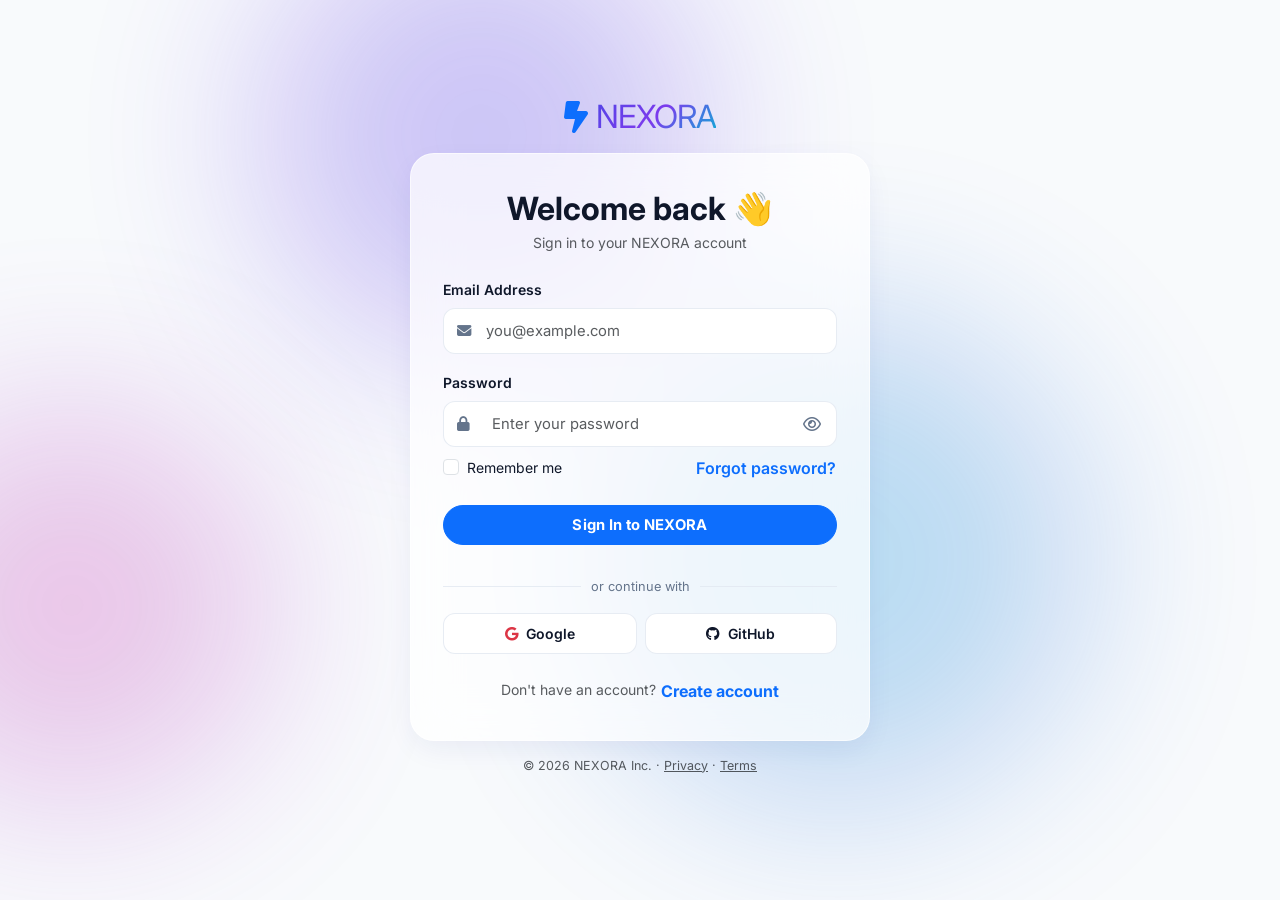
==== commit 30307e6e: "Add NEXORA auth system: sign in, sign up, forgot password with OTP, session guard" ====
--- a/nexora/index.html
+++ b/nexora/index.html
@@ -112,8 +112,29 @@
                 <i class="fa-solid fa-paper-plane text-primary"></i>
             </button>
 
-            <!-- User Avatar & Profile Modal -->
-            <img src="images/avatars/user.jpg" alt="Madhu Smita" class="user-avatar-btn" id="openProfileBtn" data-bs-toggle="modal" data-bs-target="#profileModal">
+            <!-- User Avatar & Dropdown -->
+            <div class="dropdown">
+                <img src="images/avatars/user.jpg" alt="Madhu Smita" class="user-avatar-btn" id="openProfileBtn"
+                     data-bs-toggle="dropdown" aria-expanded="false" role="button">
+                <ul class="dropdown-menu dropdown-menu-end shadow glass-card border-0 p-1" style="min-width:200px;">
+                    <li>
+                        <a class="dropdown-item rounded-3 py-2" href="#" data-bs-toggle="modal" data-bs-target="#profileModal">
+                            <i class="fa-solid fa-user me-2 text-primary"></i>View Profile
+                        </a>
+                    </li>
+                    <li>
+                        <a class="dropdown-item rounded-3 py-2" href="#" data-bs-toggle="modal" data-bs-target="#settingsModal">
+                            <i class="fa-solid fa-gear me-2 text-muted"></i>Settings
+                        </a>
+                    </li>
+                    <li><hr class="dropdown-divider"></li>
+                    <li>
+                        <a class="dropdown-item rounded-3 py-2 text-danger" href="#" id="signOutBtn">
+                            <i class="fa-solid fa-right-from-bracket me-2"></i>Sign Out
+                        </a>
+                    </li>
+                </ul>
+            </div>
         </div>
 
     </nav>
@@ -822,6 +843,23 @@
     <!-- Toast Notifications Container -->
     <div class="toast-container-nexora" id="toastContainer"></div>
 
+    <!-- Session Guard: redirect unauthenticated users to auth page -->
+    <script>
+        (function() {
+            var session = null;
+            try { session = JSON.parse(localStorage.getItem('nexora_session')); } catch(e) {}
+            if (!session || !session.loggedIn) {
+                window.location.href = 'auth.html';
+            } else {
+                // Populate user name dynamically
+                var nameEls = document.querySelectorAll('.current-user-name');
+                nameEls.forEach(function(el) { el.innerText = session.name; });
+                var greetEls = document.querySelectorAll('.current-user-greeting');
+                greetEls.forEach(function(el) { el.innerText = 'What\'s on your mind, ' + session.name.split(' ')[0] + '?'; });
+            }
+        })();
+    </script>
+
     <!-- Bootstrap 5 JS Bundle -->
     <script src="https://cdn.jsdelivr.net/npm/bootstrap@5.3.2/dist/js/bootstrap.bundle.min.js"></script>
 
